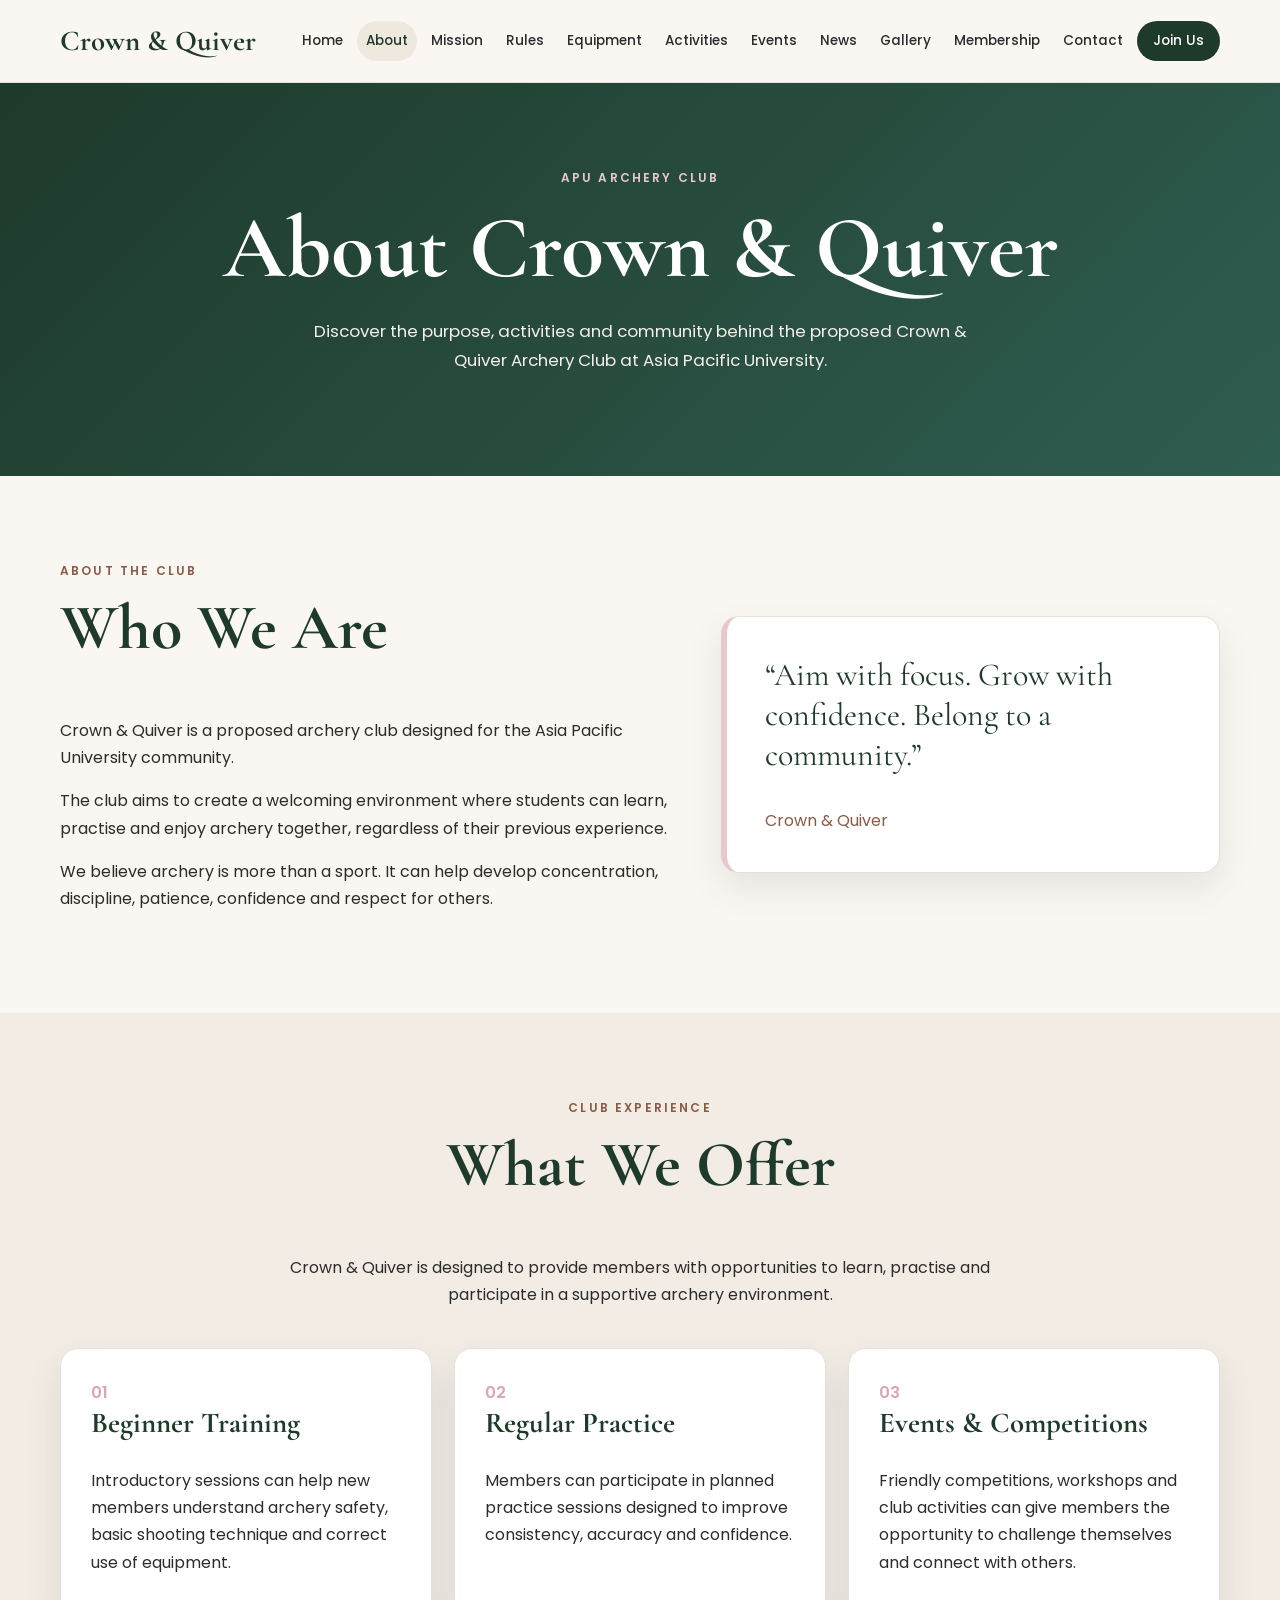
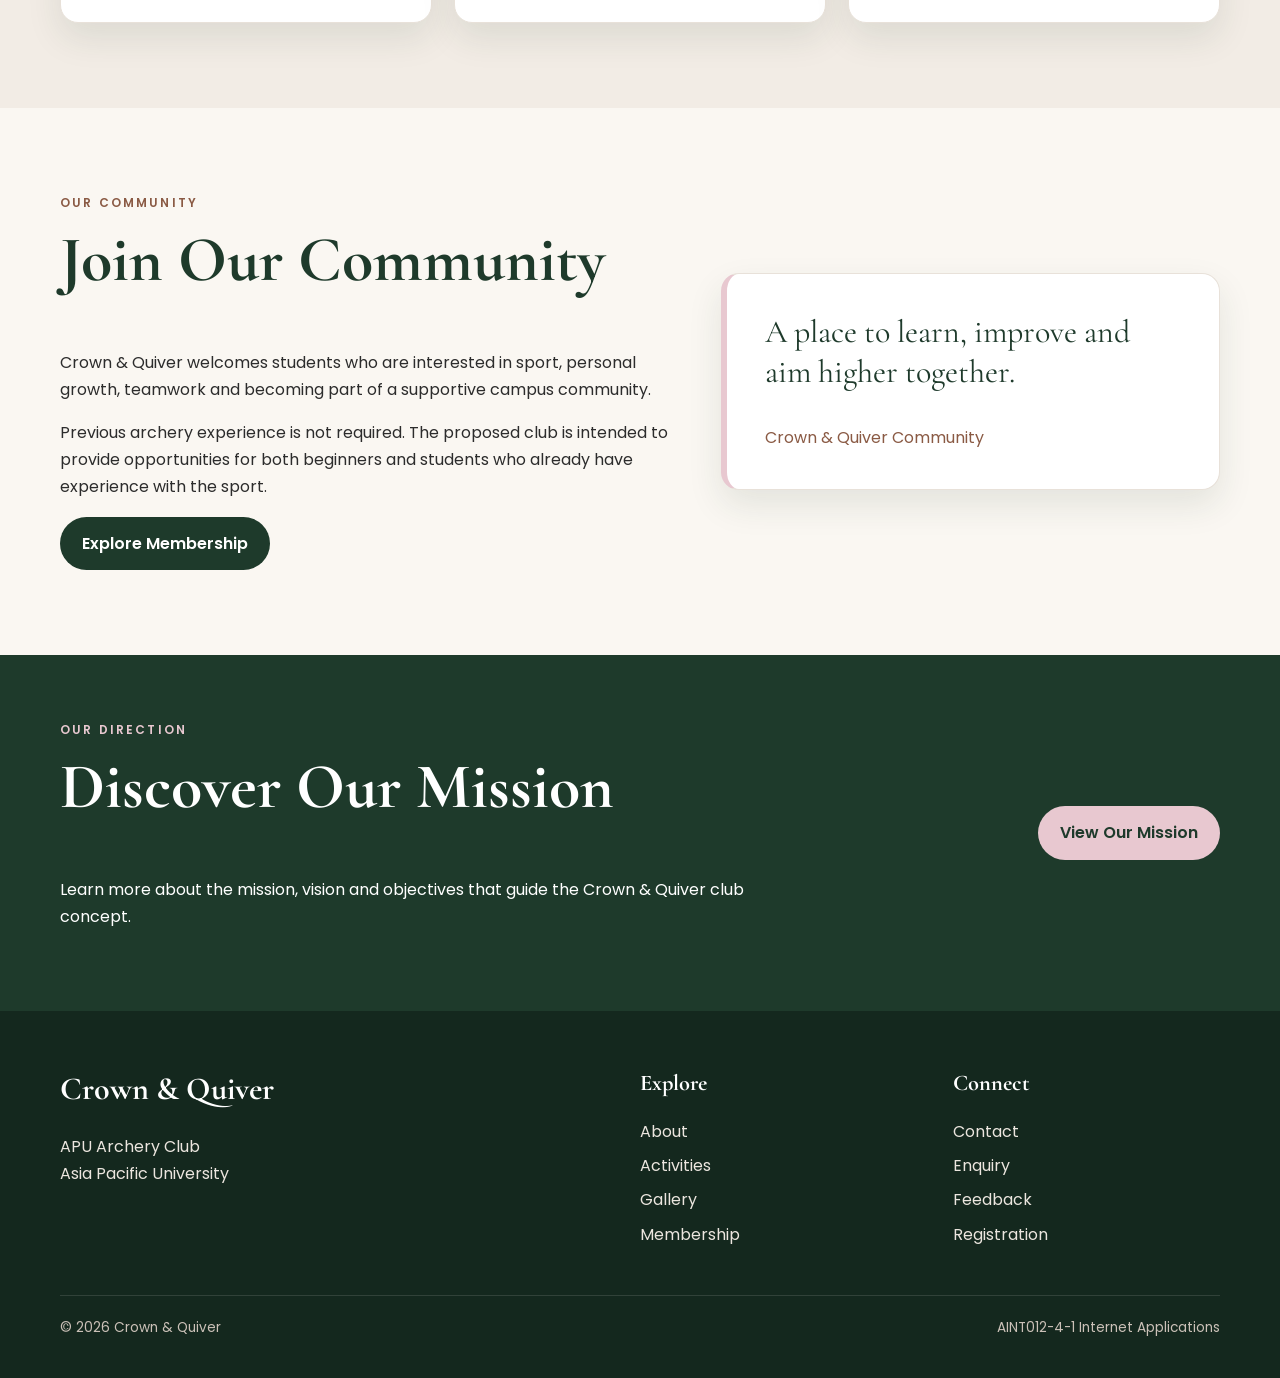
==== about.html @ 5a668bca "Integrate about mission rules and equipment pages" ====
<!DOCTYPE html>
<html lang="en">

<head>
    <meta charset="UTF-8">

    <meta
        name="viewport"
        content="width=device-width, initial-scale=1.0"
    >

    <title>About | Crown & Quiver</title>


    <!-- Google Fonts -->

    <link
        rel="preconnect"
        href="https://fonts.googleapis.com"
    >

    <link
        rel="preconnect"
        href="https://fonts.gstatic.com"
        crossorigin
    >

    <link
        href="https://fonts.googleapis.com/css2?family=Cormorant+Garamond:wght@600;700&family=Poppins:wght@400;500;600&display=swap"
        rel="stylesheet"
    >


    <!-- Shared CSS -->

    <link
        rel="stylesheet"
        href="css/style.css"
    >


    <!-- Shared JavaScript -->

    <script
        defer
        src="js/main.js"
    ></script>

</head>


<body>


    <!-- ========================================
         Navigation
    ======================================== -->

    <header class="site-header">

        <div class="container nav-wrapper">

            <a
                href="index.html"
                class="logo-text"
            >
                Crown & Quiver
            </a>


            <button
                class="menu-toggle"
                aria-label="Open navigation menu"
                aria-expanded="false"
            >
                ☰
            </button>


            <nav class="site-nav">

                <a href="index.html">
                    Home
                </a>

                <a href="about.html">
                    About
                </a>

                <a href="mission.html">
                    Mission
                </a>

                <a href="rules.html">
                    Rules
                </a>

                <a href="equipment.html">
                    Equipment
                </a>

                <a href="activities.html">
                    Activities
                </a>

                <a href="events.html">
                    Events
                </a>

                <a href="news.html">
                    News
                </a>

                <a href="gallery.html">
                    Gallery
                </a>

                <a href="membership.html">
                    Membership
                </a>

                <a href="contact.html">
                    Contact
                </a>

                <a
                    href="registration.html"
                    class="nav-button"
                >
                    Join Us
                </a>

            </nav>

        </div>

    </header>



    <main>


        <!-- ========================================
             About Hero
        ======================================== -->

        <section class="page-hero">

            <div class="container page-hero-centered">

                <p class="eyebrow">
                    APU Archery Club
                </p>


                <h1>
                    About Crown & Quiver
                </h1>


                <p class="page-hero-description">
                    Discover the purpose, activities and community
                    behind the proposed Crown & Quiver Archery Club
                    at Asia Pacific University.
                </p>

            </div>

        </section>



        <!-- ========================================
             Who We Are
        ======================================== -->

        <section class="section">

            <div class="container two-column">


                <div>

                    <p class="section-label">
                        About the Club
                    </p>


                    <h2>
                        Who We Are
                    </h2>


                    <p>
                        Crown & Quiver is a proposed archery club
                        designed for the Asia Pacific University
                        community.
                    </p>


                    <p>
                        The club aims to create a welcoming
                        environment where students can learn,
                        practise and enjoy archery together,
                        regardless of their previous experience.
                    </p>


                    <p>
                        We believe archery is more than a sport.
                        It can help develop concentration,
                        discipline, patience, confidence and
                        respect for others.
                    </p>

                </div>


                <div class="quote-card">

                    <p>
                        “Aim with focus.
                        Grow with confidence.
                        Belong to a community.”
                    </p>

                    <span>
                        Crown & Quiver
                    </span>

                </div>

            </div>

        </section>



        <!-- ========================================
             What We Offer
        ======================================== -->

        <section class="section section-alt">

            <div class="container">

                <div class="section-heading">

                    <p class="section-label">
                        Club Experience
                    </p>


                    <h2>
                        What We Offer
                    </h2>


                    <p>
                        Crown & Quiver is designed to provide
                        members with opportunities to learn,
                        practise and participate in a supportive
                        archery environment.
                    </p>

                </div>



                <div class="card-grid">


                    <!-- Beginner Training -->

                    <article class="info-card">

                        <span class="card-number">
                            01
                        </span>


                        <h3>
                            Beginner Training
                        </h3>


                        <p>
                            Introductory sessions can help new
                            members understand archery safety,
                            basic shooting technique and correct
                            use of equipment.
                        </p>

                    </article>



                    <!-- Regular Practice -->

                    <article class="info-card">

                        <span class="card-number">
                            02
                        </span>


                        <h3>
                            Regular Practice
                        </h3>


                        <p>
                            Members can participate in planned
                            practice sessions designed to improve
                            consistency, accuracy and confidence.
                        </p>

                    </article>



                    <!-- Events & Competitions -->

                    <article class="info-card">

                        <span class="card-number">
                            03
                        </span>


                        <h3>
                            Events & Competitions
                        </h3>


                        <p>
                            Friendly competitions, workshops and
                            club activities can give members the
                            opportunity to challenge themselves
                            and connect with others.
                        </p>

                    </article>

                </div>

            </div>

        </section>



        <!-- ========================================
             Community
        ======================================== -->

        <section class="section">

            <div class="container two-column">


                <div>

                    <p class="section-label">
                        Our Community
                    </p>


                    <h2>
                        Join Our Community
                    </h2>


                    <p>
                        Crown & Quiver welcomes students who are
                        interested in sport, personal growth,
                        teamwork and becoming part of a supportive
                        campus community.
                    </p>


                    <p>
                        Previous archery experience is not required.
                        The proposed club is intended to provide
                        opportunities for both beginners and
                        students who already have experience
                        with the sport.
                    </p>


                    <a
                        href="membership.html"
                        class="btn btn-primary"
                    >
                        Explore Membership
                    </a>

                </div>



                <div class="quote-card">

                    <p>
                        A place to learn,
                        improve and aim higher
                        together.
                    </p>

                    <span>
                        Crown & Quiver Community
                    </span>

                </div>

            </div>

        </section>



        <!-- ========================================
             Mission CTA
        ======================================== -->

        <section class="membership-section">

            <div class="container membership-wrapper">


                <div>

                    <p class="section-label light-label">
                        Our Direction
                    </p>


                    <h2>
                        Discover Our Mission
                    </h2>


                    <p>
                        Learn more about the mission, vision and
                        objectives that guide the Crown & Quiver
                        club concept.
                    </p>

                </div>


                <a
                    href="mission.html"
                    class="btn btn-pink"
                >
                    View Our Mission
                </a>

            </div>

        </section>


    </main>



    <!-- ========================================
         Footer
    ======================================== -->

    <footer class="site-footer">

        <div class="container footer-grid">


            <div>

                <h2 class="footer-logo">
                    Crown & Quiver
                </h2>


                <p>
                    APU Archery Club<br>
                    Asia Pacific University
                </p>

            </div>



            <div>

                <h3>
                    Explore
                </h3>


                <a href="about.html">
                    About
                </a>

                <a href="activities.html">
                    Activities
                </a>

                <a href="gallery.html">
                    Gallery
                </a>

                <a href="membership.html">
                    Membership
                </a>

            </div>



            <div>

                <h3>
                    Connect
                </h3>


                <a href="contact.html">
                    Contact
                </a>

                <a href="enquiry.html">
                    Enquiry
                </a>

                <a href="feedback.html">
                    Feedback
                </a>

                <a href="registration.html">
                    Registration
                </a>

            </div>

        </div>



        <div class="container footer-bottom">

            <p>
                © 2026 Crown & Quiver
            </p>

            <p>
                AINT012-4-1 Internet Applications
            </p>

        </div>

    </footer>



    <!-- Back To Top -->

    <button
        class="back-to-top"
        aria-label="Back to top"
    >
        ↑
    </button>


</body>

</html>
---- css/style.css ----
/* ========================================
   Crown & Quiver
   Shared Website Styles
======================================== */


/* ---------- Colour Variables ---------- */

:root {
    --forest-green: #1E3A2B;
    --green-light: #2F5D50;

    --earth-brown: #8A5A44;

    --blush-pink: #E8C8D0;
    --pink-dark: #D9A6B2;

    --cream: #FAF7F2;
    --cream-dark: #F2ECE5;

    --white: #FFFFFF;

    --dark-text: #2C2C2C;
    --muted-text: #6E6A65;

    --border: #E8E1D9;

    --shadow:
        0 15px 35px rgba(30, 58, 43, 0.10);

    --radius: 18px;
}


/* ---------- General Reset ---------- */

* {
    box-sizing: border-box;
}


html {
    scroll-behavior: smooth;
}


body {
    margin: 0;

    font-family: "Poppins", sans-serif;

    color: var(--dark-text);

    background-color: var(--cream);

    line-height: 1.7;
}


img {
    max-width: 100%;

    display: block;
}


a {
    color: inherit;
}


.container {
    width: min(1160px, 92%);

    margin: 0 auto;
}



/* ========================================
   Typography
======================================== */

h1,
h2,
h3 {
    margin-top: 0;

    font-family:
        "Cormorant Garamond",
        serif;

    color: var(--forest-green);

    line-height: 1.1;
}


h1 {
    font-size:
        clamp(
            3.5rem,
            8vw,
            6.5rem
        );
}


h2 {
    font-size:
        clamp(
            2.4rem,
            5vw,
            4rem
        );
}


h3 {
    font-size: 1.8rem;
}


p {
    margin-top: 0;
}


.section-label,
.eyebrow {

    text-transform: uppercase;

    letter-spacing: 0.18em;

    font-size: 0.75rem;

    font-weight: 600;

    color: var(--earth-brown);
}



/* ========================================
   Navigation
======================================== */

.site-header {

    position: sticky;

    top: 0;

    z-index: 1000;

    background:
        rgba(
            250,
            247,
            242,
            0.96
        );

    border-bottom:
        1px solid var(--border);
}


.nav-wrapper {

    min-height: 82px;

    display: flex;

    align-items: center;

    justify-content: space-between;

    gap: 25px;
}


.logo-text {

    text-decoration: none;

    font-family:
        "Cormorant Garamond",
        serif;

    font-size: 1.8rem;

    font-weight: 700;

    color: var(--forest-green);

    white-space: nowrap;
}


.site-nav {

    display: flex;

    align-items: center;

    justify-content: flex-end;

    gap: 5px;

    flex-wrap: wrap;
}


.site-nav a {

    text-decoration: none;

    padding: 8px 9px;

    border-radius: 30px;

    font-size: 0.85rem;

    font-weight: 500;

    transition: 0.25s;
}


.site-nav a:hover,
.site-nav a.active {

    background-color: #EFE8DF;

    color: var(--forest-green);
}


.site-nav .nav-button {

    background-color:
        var(--forest-green);

    color: var(--white);

    padding-left: 16px;

    padding-right: 16px;
}


.site-nav .nav-button:hover {

    background-color:
        var(--earth-brown);

    color: white;
}


.menu-toggle {

    display: none;

    border: none;

    background: none;

    color: var(--forest-green);

    font-size: 1.6rem;

    cursor: pointer;
}



/* ========================================
   Hero
======================================== */

.hero {

    min-height: 78vh;

    display: flex;

    align-items: center;

    position: relative;

    color: white;

    background:

        linear-gradient(
            90deg,
            rgba(30, 58, 43, 0.96),
            rgba(30, 58, 43, 0.78),
            rgba(30, 58, 43, 0.45)
        ),

        linear-gradient(
            135deg,
            #1E3A2B,
            #4D6A58
        );
}


.hero-content {

    padding-top: 90px;

    padding-bottom: 90px;
}


.hero h1 {

    color: white;

    margin-bottom: 25px;
}


.hero h1 span {

    color: var(--blush-pink);
}


.eyebrow {

    color: var(--blush-pink);
}


.hero-description {

    max-width: 680px;

    font-size: 1.1rem;

    color: #F6EFEB;
}


.hero-buttons {

    margin-top: 30px;

    display: flex;

    gap: 15px;

    flex-wrap: wrap;
}



/* ========================================
   Buttons
======================================== */

.btn {

    min-height: 48px;

    padding:
        12px
        21px;

    display: inline-flex;

    align-items: center;

    justify-content: center;

    border-radius: 30px;

    text-decoration: none;

    font-weight: 600;

    border:
        1px solid transparent;

    transition:
        transform 0.25s,
        background-color 0.25s,
        color 0.25s;
}


.btn:hover {

    transform:
        translateY(-2px);
}


.btn-primary {

    background:
        var(--forest-green);

    color: white;
}


.btn-primary:hover {

    background:
        var(--earth-brown);
}


.btn-outline-light {

    border-color: white;

    color: white;
}


.btn-outline-light:hover {

    background:
        white;

    color:
        var(--forest-green);
}


.btn-outline-dark {

    border-color:
        var(--forest-green);

    color:
        var(--forest-green);
}


.btn-outline-dark:hover {

    background:
        var(--forest-green);

    color: white;
}


.btn-pink {

    background:
        var(--blush-pink);

    color:
        var(--forest-green);
}


.btn-pink:hover {

    background: white;
}


.text-link {

    text-decoration: none;

    font-weight: 600;

    color:
        var(--forest-green);
}


.text-link:hover {

    color:
        var(--earth-brown);
}



/* ========================================
   General Sections
======================================== */

.section {

    padding:
        85px 0;
}


.section-alt {

    background:
        var(--cream-dark);
}


.section-heading {

    max-width: 700px;

    margin:
        0 auto 40px;

    text-align: center;
}


.two-column {

    display: grid;

    grid-template-columns:
        1.1fr
        0.9fr;

    gap: 50px;

    align-items: center;
}



/* ========================================
   Quote Card
======================================== */

.quote-card {

    background:
        white;

    padding: 38px;

    border-radius:
        var(--radius);

    border:
        1px solid var(--border);

    border-left:
        6px solid
        var(--blush-pink);

    box-shadow:
        var(--shadow);
}


.quote-card p {

    font-family:
        "Cormorant Garamond",
        serif;

    font-size: 2rem;

    line-height: 1.25;

    color:
        var(--forest-green);
}


.quote-card span {

    color:
        var(--earth-brown);
}



/* ========================================
   Cards
======================================== */

.card-grid {

    display: grid;

    grid-template-columns:
        repeat(
            3,
            minmax(0, 1fr)
        );

    gap: 22px;
}


.info-card,
.news-card,
.event-card {

    padding: 30px;

    background:
        white;

    border:
        1px solid var(--border);

    border-radius:
        var(--radius);

    box-shadow:
        var(--shadow);

    transition:
        transform 0.25s;
}


.info-card:hover,
.news-card:hover {

    transform:
        translateY(-6px);
}


.card-number {

    color:
        var(--pink-dark);

    font-weight: 600;
}


.news-card span,
.event-tag {

    font-size: 0.75rem;

    text-transform: uppercase;

    letter-spacing: 0.14em;

    color:
        var(--earth-brown);

    font-weight: 600;
}


.event-details {

    color:
        var(--earth-brown);

    font-weight: 600;
}


.center {

    margin-top: 35px;

    text-align: center;
}



/* ========================================
   Membership Section
======================================== */

.membership-section {

    background:
        var(--forest-green);

    color: white;

    padding:
        65px 0;
}


.membership-section h2 {

    color: white;
}


.membership-section p {

    max-width: 720px;
}


.membership-wrapper {

    display: flex;

    align-items: center;

    justify-content: space-between;

    gap: 40px;
}


.light-label {

    color:
        var(--blush-pink);
}



/* ========================================
   Contact Preview
======================================== */

.contact-preview {

    display: flex;

    align-items: center;

    justify-content: space-between;

    gap: 40px;
}


.contact-buttons {

    display: flex;

    gap: 12px;

    flex-wrap: wrap;
}



/* ========================================
   Footer
======================================== */

.site-footer {

    padding:
        60px 0 25px;

    background:
        #14281E;

    color:
        #ECE6DF;
}


.footer-grid {

    display: grid;

    grid-template-columns:
        2fr 1fr 1fr;

    gap: 45px;
}


.footer-logo {

    color: white;

    font-size: 2rem;
}


.site-footer h3 {

    color: white;

    font-size: 1.4rem;
}


.site-footer a {

    display: block;

    margin-bottom: 7px;

    text-decoration: none;

    color:
        #ECE6DF;
}


.site-footer a:hover {

    color:
        var(--blush-pink);
}


.footer-bottom {

    margin-top: 40px;

    padding-top: 20px;

    border-top:
        1px solid
        rgba(
            255,
            255,
            255,
            0.12
        );

    display: flex;

    justify-content: space-between;

    gap: 20px;

    font-size: 0.85rem;

    color:
        #CBC1B8;
}



/* ========================================
   Back to Top
======================================== */

.back-to-top {

    position: fixed;

    right: 25px;

    bottom: 25px;

    width: 46px;

    height: 46px;

    border-radius: 50%;

    border: none;

    background:
        var(--blush-pink);

    color:
        var(--forest-green);

    font-size: 1.2rem;

    font-weight: bold;

    cursor: pointer;

    box-shadow:
        var(--shadow);

    opacity: 0;

    visibility: hidden;

    transition: 0.25s;
}


.back-to-top.show {

    opacity: 1;

    visibility: visible;
}
/* ========================================
   Gallery Preview
======================================== */

.gallery-preview {
    display: grid;

    grid-template-columns:
        repeat(4, 1fr);

    gap: 18px;
}

.gallery-preview img {
    width: 100%;
    height: 260px;

    object-fit: cover;

    border-radius:
        var(--radius);

    box-shadow:
        var(--shadow);

    transition:
        transform 0.25s;
}

.gallery-preview img:hover {
    transform:
        translateY(-5px);
}

@media (max-width: 820px) {

    .gallery-preview {
        grid-template-columns:
            repeat(2, 1fr);
    }

}

@media (max-width: 560px) {

    .gallery-preview {
        grid-template-columns:
            1fr;
    }

}


/* ========================================
   Responsive Design
======================================== */

@media (max-width: 1050px) {

    .menu-toggle {

        display: block;
    }


    .site-nav {

        position: absolute;

        top: 82px;

        left: 0;

        right: 0;

        display: none;

        flex-direction: column;

        align-items: stretch;

        background:
            var(--cream);

        padding:
            20px 5%;

        border-bottom:
            1px solid
            var(--border);
    }


    .site-nav.open {

        display: flex;
    }


    .site-nav a {

        text-align: center;

        padding: 11px;
    }

}


@media (max-width: 820px) {

    .two-column,
    .card-grid,
    .footer-grid {

        grid-template-columns:
            1fr;
    }


    .membership-wrapper,
    .contact-preview,
    .footer-bottom {

        flex-direction: column;

        align-items:
            flex-start;
    }


    .section {

        padding:
            60px 0;
    }


    .hero {

        min-height: 70vh;
    }

}


@media (max-width: 560px) {

    .hero h1 {

        font-size:
            3.4rem;
    }


    .hero-buttons,
    .contact-buttons {

        flex-direction:
            column;
    }


    .btn {

        width: 100%;
    }

}

/* ========================================
   Shared Inner Page Hero
======================================== */

.page-hero {
    background: linear-gradient(135deg, var(--forest-green), var(--green-light));
    color: white;
    padding: 85px 0;
}

.page-hero h1 {
    color: white;
    margin-bottom: 20px;
    font-size: clamp(3rem, 7vw, 5.5rem);
}

.page-hero-description {
    max-width: 680px;
    color: #F6EFEB;
    font-size: 1.05rem;
}

.page-hero-centered {
    text-align: center;
}

.page-hero-centered .page-hero-description {
    margin-left: auto;
    margin-right: auto;
}

.page-hero-grid {
    display: grid;
    grid-template-columns: 1.2fr 0.8fr;
    gap: 60px;
    align-items: center;
}

/* ========================================
   Activities Page
======================================== */

.activity-card-grid {
    display: grid;
    grid-template-columns: repeat(3, 1fr);
    gap: 25px;
}

.activity-card {
    background: white;
    border: 1px solid var(--border);
    border-radius: var(--radius);
    padding: 32px;
    box-shadow: var(--shadow);
}

.activity-card h3 {
    margin-bottom: 15px;
}

.activity-details {
    margin-top: 25px;
    margin-bottom: 22px;
    padding-top: 18px;
    border-top: 1px solid var(--border);
    color: var(--earth-brown);
}

.activity-details p {
    margin-bottom: 5px;
}

.target-graphic {
    position: relative;
    width: 280px;
    height: 280px;
    margin: auto;
}

.target-ring,
.target-centre {
    position: absolute;
    top: 50%;
    left: 50%;
    transform: translate(-50%, -50%);
    border-radius: 50%;
}

.target-ring-one {
    width: 280px;
    height: 280px;
    border: 8px solid white;
}

.target-ring-two {
    width: 215px;
    height: 215px;
    border: 8px solid var(--earth-brown);
}

.target-ring-three {
    width: 150px;
    height: 150px;
    border: 8px solid var(--blush-pink);
}

.target-ring-four {
    width: 85px;
    height: 85px;
    border: 8px solid white;
}

.target-centre {
    width: 22px;
    height: 22px;
    background: var(--earth-brown);
}

/* ========================================
   Events Page
======================================== */

.events-grid {
    display: grid;
    grid-template-columns: repeat(2, minmax(0, 1fr));
    gap: 28px;
}

.event-page-card {
    background: white;
    border: 1px solid var(--border);
    border-radius: var(--radius);
    overflow: hidden;
    box-shadow: var(--shadow);
    transition: transform 0.25s;
}

.event-page-card:hover {
    transform: translateY(-5px);
}

.event-image {
    height: 240px;
    position: relative;
    overflow: hidden;
    background: var(--forest-green);
}

.event-image img {
    width: 100%;
    height: 100%;
    object-fit: cover;
}

.date-badge {
    position: absolute;
    left: 18px;
    bottom: 18px;
    min-width: 64px;
    padding: 10px 12px;
    background: var(--cream);
    border-radius: 10px;
    text-align: center;
    color: var(--earth-brown);
    font-size: 0.75rem;
    font-weight: 600;
    letter-spacing: 0.08em;
}

.date-day {
    display: block;
    font-family: "Cormorant Garamond", serif;
    font-size: 1.7rem;
    line-height: 1;
    color: var(--forest-green);
}

.event-card-content {
    padding: 30px;
}

.event-card-content h3 {
    margin-top: 8px;
    margin-bottom: 15px;
}

.event-location {
    color: var(--earth-brown);
    font-weight: 600;
    margin-bottom: 22px;
}

.event-actions {
    display: flex;
    flex-wrap: wrap;
    gap: 10px;
    margin-top: 20px;
}

/* ========================================
   Activity / Event Details Modal
======================================== */

.details-modal {
    position: fixed;
    inset: 0;
    display: none;
    align-items: center;
    justify-content: center;
    padding: 25px;
    background: rgba(20, 30, 25, 0.72);
    backdrop-filter: blur(4px);
    z-index: 2000;
}

.details-modal.show {
    display: flex;
}

.details-modal-content {
    position: relative;
    width: min(100%, 600px);
    max-height: 85vh;
    overflow-y: auto;
    background: var(--cream);
    border: 1px solid var(--border);
    border-radius: var(--radius);
    padding: 42px;
    box-shadow: 0 20px 60px rgba(0, 0, 0, 0.25);
}

.details-modal-content h2 {
    margin-bottom: 20px;
}

.details-modal-close {
    position: absolute;
    top: 14px;
    right: 18px;
    border: none;
    background: none;
    color: var(--forest-green);
    font-size: 2rem;
    line-height: 1;
    cursor: pointer;
}

.modal-information {
    margin: 22px 0;
    padding: 18px;
    background: white;
    border: 1px solid var(--border);
    border-radius: 10px;
}

.modal-information p {
    margin-bottom: 8px;
}

.modal-information p:last-child {
    margin-bottom: 0;
}

.modal-description {
    margin-bottom: 25px;
    line-height: 1.8;
}

body.modal-open {
    overflow: hidden;
}

/* ========================================
   Membership Page
======================================== */

.membership-hero-buttons {
    justify-content: center;
}


.membership-benefits-grid {
    display: grid;

    grid-template-columns:
        repeat(3, minmax(0, 1fr));

    gap: 25px;
}


.membership-benefit-card {
    background: white;

    padding: 32px;

    border:
        1px solid var(--border);

    border-radius:
        var(--radius);

    box-shadow:
        var(--shadow);

    transition:
        transform 0.25s;
}


.membership-benefit-card:hover {
    transform:
        translateY(-5px);
}


.membership-benefit-card h3 {
    margin:
        12px 0 15px;
}


.membership-eligibility-layout {
    display: grid;

    grid-template-columns:
        0.9fr 1.1fr;

    gap: 55px;

    align-items: center;
}


.eligibility-card {
    background: white;

    padding: 38px;

    border-radius:
        var(--radius);

    border:
        1px solid var(--border);

    box-shadow:
        var(--shadow);
}


.membership-check-list {
    padding: 0;

    margin: 0;

    list-style: none;
}


.membership-check-list li {
    position: relative;

    padding:
        14px 0 14px 34px;

    border-bottom:
        1px solid var(--border);
}


.membership-check-list li:last-child {
    border-bottom: none;
}


.membership-check-list li::before {
    content: "✓";

    position: absolute;

    left: 0;

    color:
        var(--earth-brown);

    font-weight: 700;
}


.membership-fee-card {
    width:
        min(520px, 100%);

    margin:
        0 auto;

    padding: 45px;

    text-align: center;

    background: white;

    border:
        1px solid var(--border);

    border-radius:
        var(--radius);

    box-shadow:
        var(--shadow);
}


.fee-label {
    margin-bottom: 8px;

    text-transform: uppercase;

    letter-spacing:
        0.15em;

    font-size:
        0.8rem;

    font-weight: 600;

    color:
        var(--earth-brown);
}


.membership-price {
    margin:
        15px 0 20px;

    font-family:
        "Cormorant Garamond",
        serif;

    font-size:
        3.8rem;

    font-weight: 700;

    line-height: 1;

    color:
        var(--forest-green);
}


.membership-price span {
    font-family:
        "Poppins",
        sans-serif;

    font-size:
        1rem;

    font-weight: 500;

    color:
        var(--muted-text);
}


.membership-fee-card .btn {
    margin-top: 15px;
}



/* Membership Responsive */

@media (max-width: 820px) {

    .membership-benefits-grid,
    .membership-eligibility-layout {
        grid-template-columns:
            1fr;
    }

}


@media (max-width: 560px) {

    .membership-benefit-card,
    .eligibility-card,
    .membership-fee-card {
        padding: 28px 22px;
    }


    .membership-price {
        font-size: 3rem;
    }

}

@media (max-width: 820px) {
    .page-hero-grid,
    .activity-card-grid,
    .events-grid {
        grid-template-columns: 1fr;
    }

    .target-graphic {
        width: 220px;
        height: 220px;
    }

    .target-ring-one {
        width: 220px;
        height: 220px;
    }

    .target-ring-two {
        width: 170px;
        height: 170px;
    }

    .target-ring-three {
        width: 120px;
        height: 120px;
    }

    .target-ring-four {
        width: 70px;
        height: 70px;
    }
}

@media (max-width: 560px) {
    .page-hero {
        padding: 60px 0;
    }

    .event-image {
        height: 210px;
    }

    .details-modal-content {
        padding: 35px 22px;
    }

    .event-actions .btn {
        width: 100%;
    }
}
/* ========================================
   Shared Forms
======================================== */

.form-page-container {
    width: min(850px, 92%);
}


.club-form {
    background: white;

    padding: 42px;

    border:
        1px solid var(--border);

    border-radius:
        var(--radius);

    box-shadow:
        var(--shadow);
}


.form-grid {
    display: grid;

    grid-template-columns:
        repeat(2, minmax(0, 1fr));

    gap: 22px;
}


.form-group {
    margin-bottom: 22px;
}


.form-group label {
    display: block;

    margin-bottom: 8px;

    font-weight: 600;

    color:
        var(--forest-green);
}


.form-group input,
.form-group select,
.form-group textarea {
    width: 100%;

    padding:
        13px 15px;

    border:
        1px solid var(--border);

    border-radius:
        10px;

    background:
        var(--white);

    color:
        var(--dark-text);

    font-family:
        "Poppins",
        sans-serif;

    font-size:
        0.95rem;

    transition:
        border-color 0.2s,
        box-shadow 0.2s;
}


.form-group textarea {
    resize: vertical;

    min-height: 140px;
}


.form-group input:focus,
.form-group select:focus,
.form-group textarea:focus {
    outline: none;

    border-color:
        var(--green-light);

    box-shadow:
        0 0 0 3px rgba(47, 93, 80, 0.12);
}


.form-checkbox {
    display: flex;

    align-items: flex-start;

    gap: 10px;

    margin:
        5px 0 20px;
}


.form-checkbox input {
    margin-top: 6px;

    accent-color:
        var(--forest-green);
}


.form-checkbox label {
    font-size:
        0.92rem;

    color:
        var(--muted-text);
}


.form-submit {
    width: 100%;

    margin-top: 8px;

    cursor: pointer;
}


.form-message {
    min-height: 24px;

    margin:
        5px 0 15px;

    font-weight: 600;
}


.form-message.error {
    color:
        #9B2C2C;
}


.form-message.success {
    color:
        var(--green-light);
}


/* Form Responsive */

@media (max-width: 700px) {

    .form-grid {
        grid-template-columns:
            1fr;
    }


    .club-form {
        padding:
            30px 22px;
    }

}
/* ========================================
   Contact Page
======================================== */

.contact-page-grid {
    display: grid;

    grid-template-columns:
        repeat(3, minmax(0, 1fr));

    gap: 25px;
}


.contact-detail-card {
    background: white;

    padding: 32px;

    text-align: center;

    border:
        1px solid var(--border);

    border-radius:
        var(--radius);

    box-shadow:
        var(--shadow);
}


.contact-detail-card h3 {
    margin-bottom: 12px;

    color:
        var(--forest-green);
}


.contact-detail-card a {
    color:
        var(--earth-brown);

    text-decoration: none;
}


.contact-detail-card a:hover {
    text-decoration: underline;
}


/* Social Links */

.social-page-links {
    display: grid;

    grid-template-columns:
        repeat(4, minmax(0, 1fr));

    gap: 20px;
}


.social-card {
    display: block;

    padding: 28px 20px;

    text-align: center;

    text-decoration: none;

    background: white;

    color:
        var(--dark-text);

    border:
        1px solid var(--border);

    border-radius:
        var(--radius);

    box-shadow:
        var(--shadow);

    transition:
        transform 0.25s,
        border-color 0.25s;
}


.social-card:hover {
    transform:
        translateY(-5px);

    border-color:
        var(--blush-pink);
}


.social-card h3 {
    margin-bottom: 8px;

    color:
        var(--forest-green);
}


.social-card p {
    color:
        var(--earth-brown);
}


/* Map */

.contact-map {
    width: 100%;

    height: 420px;

    overflow: hidden;

    border-radius:
        var(--radius);

    border:
        1px solid var(--border);

    box-shadow:
        var(--shadow);
}


.contact-map iframe {
    width: 100%;
    height: 100%;

    border: 0;
}


.contact-enquiry-button {
    margin-top: 30px;

    text-align: center;
}


/* Contact Responsive */

@media (max-width: 900px) {

    .contact-page-grid {
        grid-template-columns:
            1fr;
    }


    .social-page-links {
        grid-template-columns:
            repeat(2, minmax(0, 1fr));
    }

}


@media (max-width: 560px) {

    .social-page-links {
        grid-template-columns:
            1fr;
    }


    .contact-map {
        height: 320px;
    }

}
/* ========================================
   Activities Countdown
======================================== */

.activity-countdown-section {
    padding-top: 45px;
    padding-bottom: 25px;
}


.activity-countdown {
    padding: 40px;

    text-align: center;

    background:
        linear-gradient(
            135deg,
            var(--forest-green),
            var(--green-light)
        );

    color: white;

    border-radius:
        var(--radius);

    box-shadow:
        var(--shadow);
}


.activity-countdown h2 {
    margin-bottom: 10px;

    color: white;
}


.countdown-description {
    margin:
        0 auto 28px;

    max-width: 600px;

    color:
        #F6EFEB;
}


.countdown-grid {
    display: flex;

    justify-content: center;

    flex-wrap: wrap;

    gap: 16px;
}


.countdown-box {
    min-width: 105px;

    padding:
        18px 15px;

    background:
        rgba(255, 255, 255, 0.10);

    border:
        1px solid var(--blush-pink);

    border-radius:
        12px;
}


.countdown-box span {
    display: block;

    font-family:
        "Cormorant Garamond",
        serif;

    font-size:
        2.4rem;

    font-weight: 700;

    line-height: 1;

    color:
        var(--blush-pink);
}


.countdown-box p {
    margin-top: 7px;

    margin-bottom: 0;

    font-size:
        0.8rem;

    text-transform: uppercase;

    letter-spacing:
        0.08em;

    color: white;
}


/* ========================================
   Activities Practice Schedule
======================================== */

.practice-schedule-wrapper {
    display: none;

    margin:
        25px 0;

    padding-top: 22px;

    border-top:
        1px solid var(--border);
}


.practice-schedule-wrapper.show {
    display: block;
}


.practice-schedule-wrapper h3 {
    margin-bottom: 15px;

    color:
        var(--forest-green);
}


.table-scroll {
    overflow-x: auto;
}


.practice-table {
    width: 100%;

    border-collapse: collapse;

    min-width: 520px;

    margin-bottom: 20px;

    font-size:
        0.88rem;
}


.practice-table th,
.practice-table td {
    padding:
        12px 10px;

    text-align: left;

    border:
        1px solid var(--border);
}


.practice-table th {
    background:
        var(--forest-green);

    color: white;

    font-weight: 600;
}


.practice-table tbody tr:nth-child(even) {
    background:
        var(--cream-dark);
}


/* Activities Responsive */

@media (max-width: 560px) {

    .activity-countdown {
        padding:
            32px 18px;
    }


    .countdown-box {
        min-width: 88px;

        padding:
            15px 10px;
    }


    .countdown-box span {
        font-size:
            2rem;
    }

}
/* ========================================
   Events Countdown
======================================== */

.event-countdown-section {
    padding-top: 45px;
    padding-bottom: 25px;
}


.event-countdown {
    padding: 40px;

    text-align: center;

    background:
        linear-gradient(
            135deg,
            var(--forest-green),
            var(--green-light)
        );

    color: white;

    border-radius:
        var(--radius);

    box-shadow:
        var(--shadow);
}


.event-countdown h2 {
    margin-bottom: 10px;

    color: white;
}


.countdown-complete-message {
    margin-top: 20px;

    margin-bottom: 0;

    color:
        var(--blush-pink);

    font-weight: 600;
}


@media (max-width: 560px) {

    .event-countdown {
        padding:
            32px 18px;
    }

}
/* ========================================
   News Page
======================================== */

.news-tools-section {
    padding:
        45px 0 10px;
}


.news-tools {
    display: flex;

    justify-content: space-between;

    align-items: flex-end;

    flex-wrap: wrap;

    gap: 25px;

    padding: 25px;

    background: white;

    border:
        1px solid var(--border);

    border-radius:
        var(--radius);

    box-shadow:
        var(--shadow);
}


/* Search */

.news-search {
    flex: 1;

    min-width: 260px;
}


.news-search-label {
    display: block;

    margin-bottom: 8px;

    font-size:
        0.85rem;

    font-weight: 600;

    color:
        var(--forest-green);
}


.news-search input {
    width: 100%;

    padding:
        13px 16px;

    border:
        1px solid var(--border);

    border-radius:
        30px;

    background:
        var(--cream);

    color:
        var(--dark-text);

    font-family:
        "Poppins",
        sans-serif;

    font-size:
        0.95rem;
}


.news-search input:focus {
    outline: none;

    border-color:
        var(--green-light);

    box-shadow:
        0 0 0 3px
        rgba(47, 93, 80, 0.12);
}


/* Filters */

.news-filter-buttons {
    display: flex;

    flex-wrap: wrap;

    gap: 8px;
}


.filter-btn {
    padding:
        10px 17px;

    border:
        1px solid var(--border);

    border-radius:
        30px;

    background:
        var(--cream);

    color:
        var(--dark-text);

    font-family:
        "Poppins",
        sans-serif;

    font-weight: 500;

    cursor: pointer;

    transition:
        background-color 0.25s,
        color 0.25s,
        border-color 0.25s;
}


.filter-btn:hover,
.filter-btn.active {
    background:
        var(--forest-green);

    color: white;

    border-color:
        var(--forest-green);
}


/* News Cards */

.news-page-grid {
    display: grid;

    grid-template-columns:
        repeat(
            3,
            minmax(0, 1fr)
        );

    gap: 25px;
}


.news-page-card {
    display: flex;

    flex-direction: column;

    padding: 32px;

    background: white;

    border:
        1px solid var(--border);

    border-radius:
        var(--radius);

    box-shadow:
        var(--shadow);

    transition:
        transform 0.25s;
}


.news-page-card:hover {
    transform:
        translateY(-5px);
}


.news-page-card h3 {
    margin:
        12px 0 8px;
}


.news-category {
    align-self: flex-start;

    padding:
        6px 11px;

    border-radius:
        30px;

    background:
        var(--blush-pink);

    color:
        var(--forest-green);

    font-size:
        0.72rem;

    font-weight: 600;

    text-transform:
        uppercase;

    letter-spacing:
        0.08em;
}


.news-date {
    margin-bottom: 18px;

    color:
        var(--earth-brown);

    font-size:
        0.85rem;

    font-weight: 600;
}


.news-page-card .card-description {
    flex-grow: 1;

    margin-bottom: 25px;

    color:
        var(--muted-text);
}


.news-page-card .btn {
    align-self: flex-start;
}


/* No Results */

.news-no-results {
    margin-top: 35px;

    padding: 35px;

    text-align: center;

    background: white;

    border:
        1px solid var(--border);

    border-radius:
        var(--radius);
}


.news-no-results h3 {
    margin-bottom: 8px;
}


.news-no-results p {
    margin-bottom: 0;

    color:
        var(--muted-text);
}


/* Responsive News */

@media (max-width: 900px) {

    .news-page-grid {
        grid-template-columns:
            repeat(
                2,
                minmax(0, 1fr)
            );
    }

}


@media (max-width: 700px) {

    .news-tools {
        align-items:
            stretch;
    }


    .news-search {
        flex-basis:
            100%;
    }


    .news-filter-buttons {
        width: 100%;
    }

}


@media (max-width: 560px) {

    .news-page-grid {
        grid-template-columns:
            1fr;
    }


    .news-filter-buttons {
        flex-direction:
            column;
    }


    .filter-btn {
        width: 100%;
    }


    .news-page-card .btn {
        width: 100%;
    }

}
/* ========================================
   Gallery Page
======================================== */

.gallery-featured-section {
    padding-bottom: 55px;
}


/* Featured Slider */

.gallery-slider {
    display: grid;

    grid-template-columns:
        auto minmax(0, 1fr) auto;

    align-items: center;

    gap: 20px;

    width:
        min(900px, 100%);

    margin:
        0 auto;
}


.gallery-featured-card {
    overflow: hidden;

    background: white;

    border:
        1px solid var(--border);

    border-radius:
        var(--radius);

    box-shadow:
        var(--shadow);
}


.gallery-featured-card img {
    width: 100%;

    height: 500px;

    object-fit: cover;
}


.gallery-featured-caption {
    padding:
        25px 30px;

    text-align: center;
}


.gallery-featured-caption h3 {
    margin-bottom: 7px;
}


.gallery-featured-caption p {
    margin-bottom: 0;

    color:
        var(--muted-text);
}


.gallery-slider-btn {
    width: 50px;

    height: 50px;

    border: none;

    border-radius: 50%;

    background:
        var(--forest-green);

    color: white;

    font-size:
        2rem;

    cursor: pointer;

    transition:
        background-color 0.25s,
        transform 0.25s;
}


.gallery-slider-btn:hover {
    background:
        var(--earth-brown);

    transform:
        scale(1.05);
}


/* Slider Dots */

.gallery-dots {
    display: flex;

    justify-content: center;

    gap: 8px;

    margin-top: 20px;
}


.gallery-dot {
    width: 11px;

    height: 11px;

    padding: 0;

    border: none;

    border-radius: 50%;

    background:
        var(--border);

    cursor: pointer;
}


.gallery-dot.active {
    background:
        var(--forest-green);
}


/* Gallery Grid */

.gallery-page-grid {
    display: grid;

    grid-template-columns:
        repeat(
            3,
            minmax(0, 1fr)
        );

    gap: 25px;
}


.gallery-item {
    margin: 0;

    overflow: hidden;

    background: white;

    border:
        1px solid var(--border);

    border-radius:
        var(--radius);

    box-shadow:
        var(--shadow);

    cursor: pointer;

    transition:
        transform 0.25s;
}


.gallery-item:hover {
    transform:
        translateY(-5px);
}


.gallery-item img {
    width: 100%;

    height: 270px;

    object-fit: cover;

    transition:
        transform 0.35s;
}


.gallery-item:hover img {
    transform:
        scale(1.04);
}


.gallery-item figcaption {
    padding:
        18px 20px;
}


.gallery-item figcaption strong {
    display: block;

    margin-bottom: 4px;

    font-family:
        "Cormorant Garamond",
        serif;

    font-size:
        1.35rem;

    color:
        var(--forest-green);
}


.gallery-item figcaption span {
    font-size:
        0.75rem;

    text-transform:
        uppercase;

    letter-spacing:
        0.1em;

    color:
        var(--earth-brown);

    font-weight: 600;
}


/* ========================================
   Gallery Lightbox
======================================== */

.gallery-lightbox {
    position: fixed;

    inset: 0;

    display: none;

    align-items: center;

    justify-content: center;

    gap: 20px;

    padding:
        30px;

    background:
        rgba(12, 20, 16, 0.88);

    backdrop-filter:
        blur(5px);

    z-index: 2500;
}


.gallery-lightbox.show {
    display: flex;
}


.gallery-lightbox-content {
    width:
        min(950px, 80vw);

    text-align: center;
}


.gallery-lightbox-content img {
    width: 100%;

    max-height:
        78vh;

    object-fit: contain;

    border-radius:
        12px;

    background:
        var(--cream);
}


.gallery-lightbox-content p {
    margin:
        15px 0 0;

    color: white;

    font-weight: 500;
}


.gallery-lightbox-close {
    position: absolute;

    top: 20px;

    right: 30px;

    border: none;

    background: none;

    color: white;

    font-size:
        2.5rem;

    cursor: pointer;
}


.gallery-lightbox-nav {
    width: 50px;

    height: 50px;

    flex-shrink: 0;

    border:
        1px solid
        rgba(255, 255, 255, 0.45);

    border-radius: 50%;

    background:
        rgba(255, 255, 255, 0.12);

    color: white;

    font-size:
        2rem;

    cursor: pointer;
}


.gallery-lightbox-nav:hover {
    background:
        var(--earth-brown);
}


/* ========================================
   Gallery Responsive
======================================== */

@media (max-width: 900px) {

    .gallery-page-grid {
        grid-template-columns:
            repeat(
                2,
                minmax(0, 1fr)
            );
    }


    .gallery-featured-card img {
        height: 420px;
    }

}


@media (max-width: 650px) {

    .gallery-slider {
        grid-template-columns:
            1fr;
    }


    .gallery-slider-btn {
        display: none;
    }


    .gallery-featured-card img {
        height: 310px;
    }


    .gallery-page-grid {
        grid-template-columns:
            1fr;
    }


    .gallery-item img {
        height: 300px;
    }


    .gallery-lightbox {
        padding:
            60px 15px 20px;
    }


    .gallery-lightbox-content {
        width: 100%;
    }


    .gallery-lightbox-nav {
        position: absolute;

        bottom: 25px;
    }


    .gallery-lightbox-prev {
        left: 25px;
    }


    .gallery-lightbox-next {
        right: 25px;
    }

}
/* ========================================
   Rules Page
======================================== */

.rules-page-grid {
    display: grid;

    grid-template-columns:
        repeat(
            2,
            minmax(0, 1fr)
        );

    gap: 22px;
}


.rule-card {
    position: relative;

    padding: 30px;

    background: white;

    border:
        1px solid var(--border);

    border-radius:
        var(--radius);

    box-shadow:
        var(--shadow);
}


.rule-number {
    display: inline-block;

    margin-bottom: 12px;

    font-weight: 600;

    color:
        var(--pink-dark);

    letter-spacing:
        0.08em;
}


.rule-card h3 {
    margin-bottom: 12px;
}


.rule-card p {
    margin-bottom: 0;

    color:
        var(--muted-text);
}


@media (max-width: 700px) {

    .rules-page-grid {
        grid-template-columns:
            1fr;
    }

}
/* ========================================
   Equipment Page
======================================== */

.equipment-page-grid {
    display: grid;

    grid-template-columns:
        repeat(
            3,
            minmax(0, 1fr)
        );

    gap: 25px;
}


.equipment-page-card {
    overflow: hidden;

    background: white;

    border:
        1px solid var(--border);

    border-radius:
        var(--radius);

    box-shadow:
        var(--shadow);

    transition:
        transform 0.25s;
}


.equipment-page-card:hover {
    transform:
        translateY(-5px);
}


.equipment-page-image {
    height: 230px;

    overflow: hidden;

    background:
        var(--cream-dark);
}


.equipment-page-image img {
    width: 100%;

    height: 100%;

    object-fit: cover;

    transition:
        transform 0.35s;
}


.equipment-page-card:hover
.equipment-page-image img {
    transform:
        scale(1.04);
}


.equipment-page-content {
    padding:
        27px;
}


.equipment-number {
    display: inline-block;

    margin-bottom: 8px;

    color:
        var(--pink-dark);

    font-weight: 600;

    letter-spacing:
        0.08em;
}


.equipment-page-content h3 {
    margin-bottom: 12px;
}


.equipment-page-content p {
    margin-bottom: 0;

    color:
        var(--muted-text);
}


/* Equipment Responsive */

@media (max-width: 900px) {

    .equipment-page-grid {
        grid-template-columns:
            repeat(
                2,
                minmax(0, 1fr)
            );
    }

}


@media (max-width: 600px) {

    .equipment-page-grid {
        grid-template-columns:
            1fr;
    }


    .equipment-page-image {
        height: 250px;
    }

}
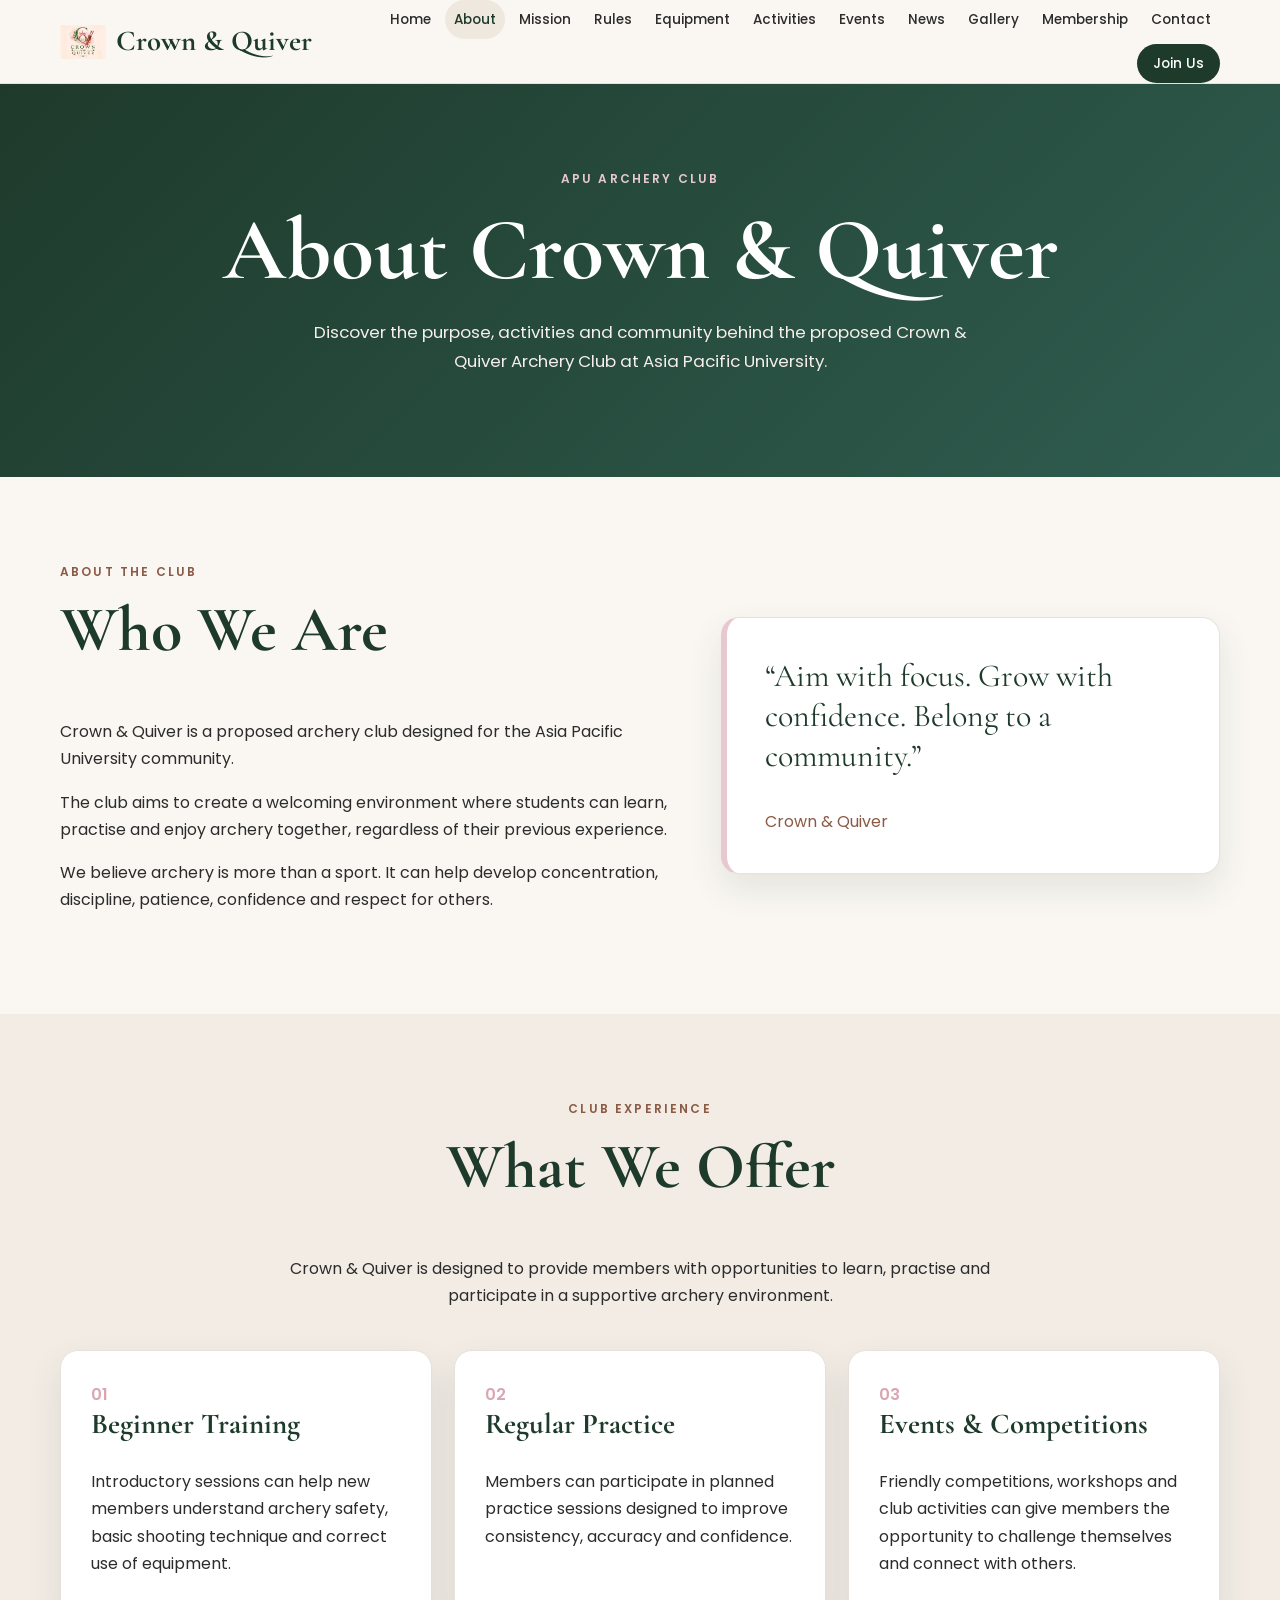
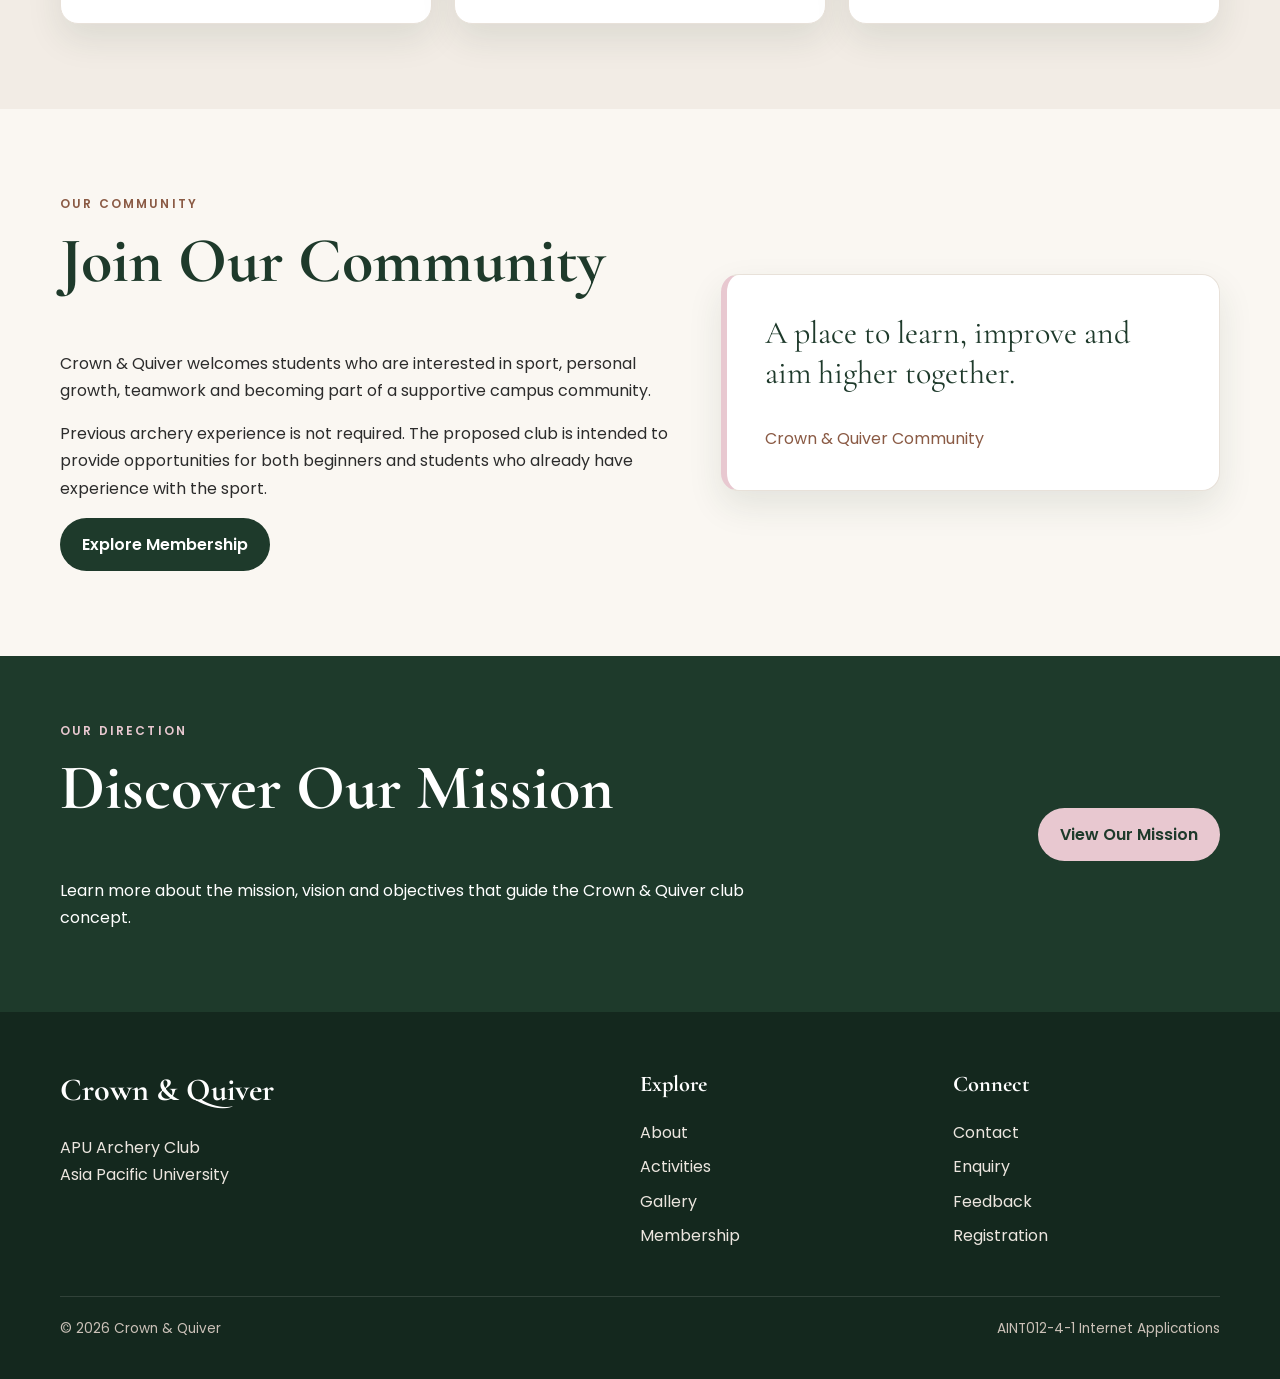
==== commit cabe816e: "Add Crown and Quiver logo across website" ====
--- a/about.html
+++ b/about.html
@@ -62,9 +62,14 @@
 
             <a
                 href="index.html"
-                class="logo-text"
+                class="logo-text brand-with-logo"
             >
-                Crown & Quiver
+                <img
+                    src="images/logo/logo.jpeg"
+                    alt="Crown & Quiver logo"
+                    class="site-logo"
+                >
+                <span>Crown & Quiver</span>
             </a>
 
 
--- a/css/style.css
+++ b/css/style.css
@@ -196,6 +196,26 @@
     color: var(--forest-green);
 
     white-space: nowrap;
+}
+
+
+/* ---------- Logo Image ---------- */
+
+.brand-with-logo {
+    display: flex;
+    align-items: center;
+    gap: 10px;
+}
+
+.site-logo {
+    width: 46px;
+    height: 46px;
+    object-fit: contain;
+    flex-shrink: 0;
+}
+
+.brand-with-logo span {
+    display: inline-block;
 }
 
 
@@ -1039,6 +1059,15 @@
 
 
 @media (max-width: 560px) {
+
+    .site-logo {
+        width: 38px;
+        height: 38px;
+    }
+
+    .brand-with-logo {
+        gap: 7px;
+    }
 
     .hero h1 {
 
